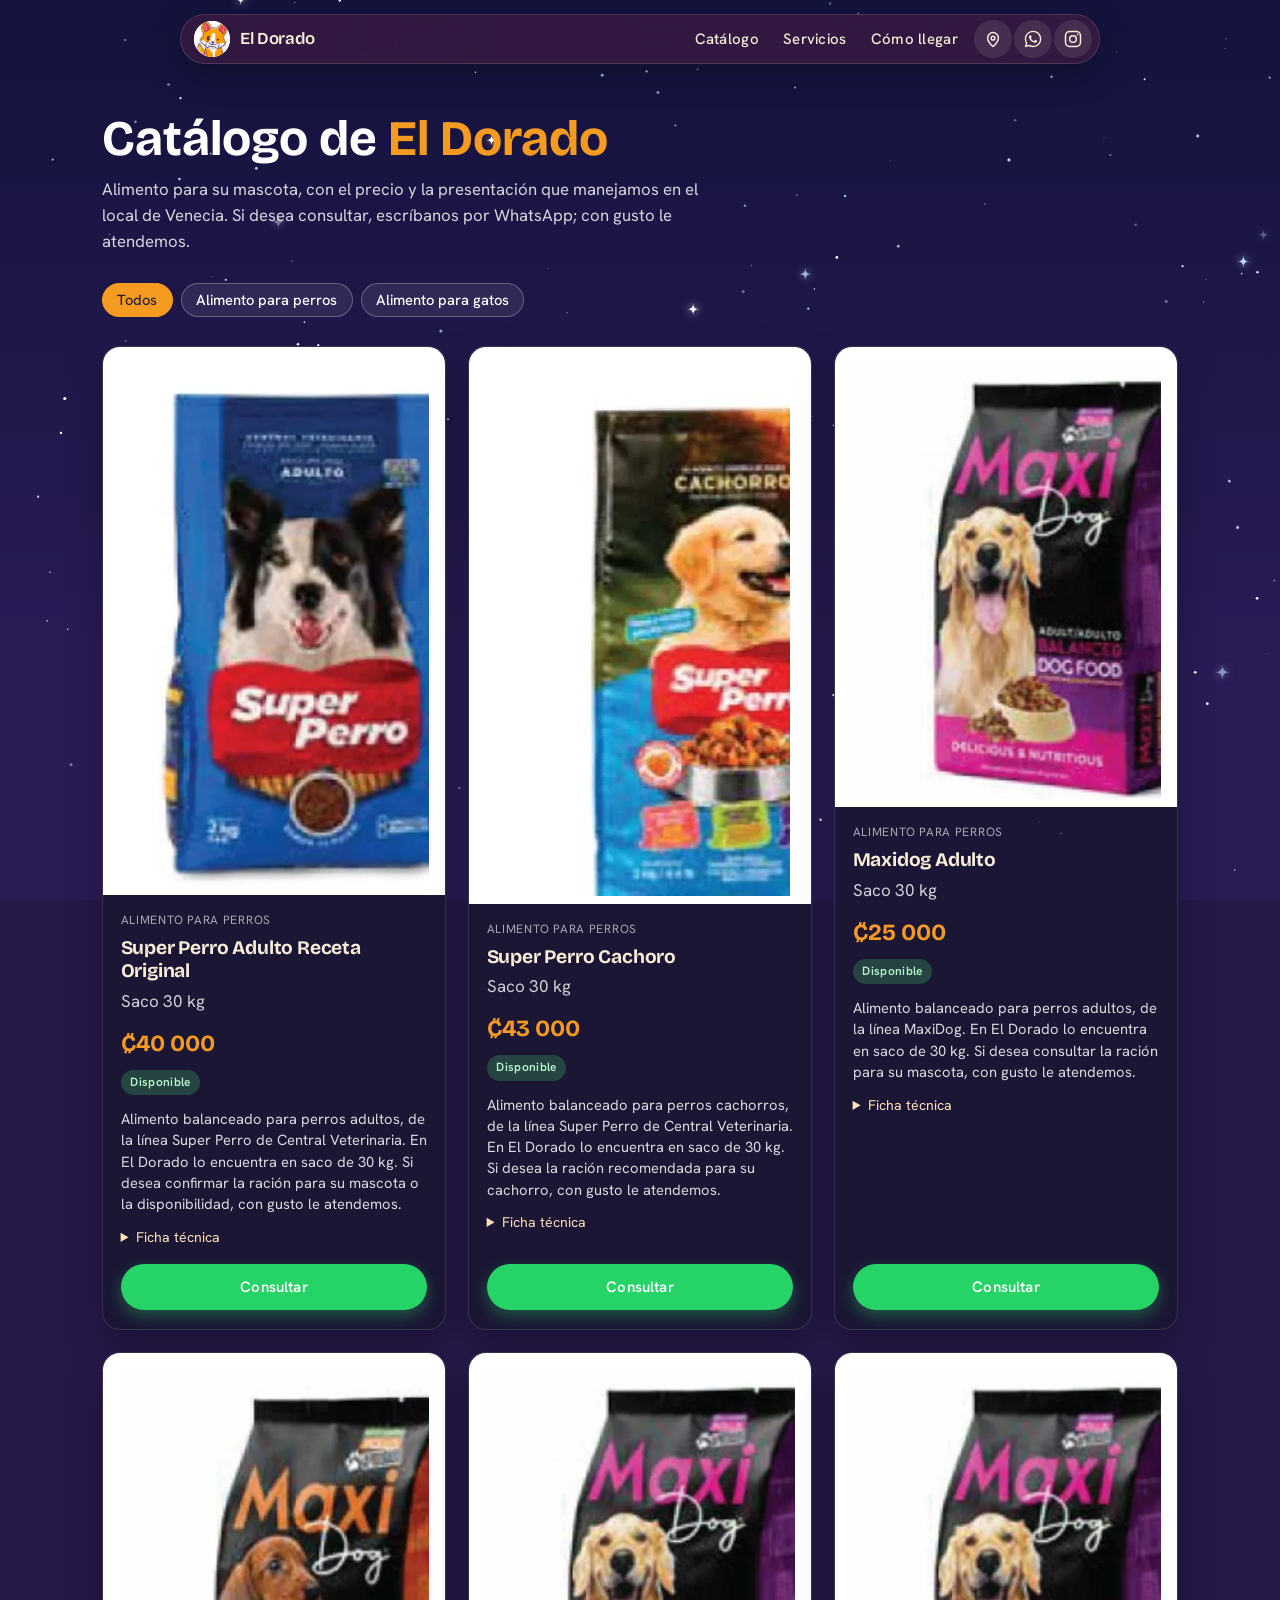
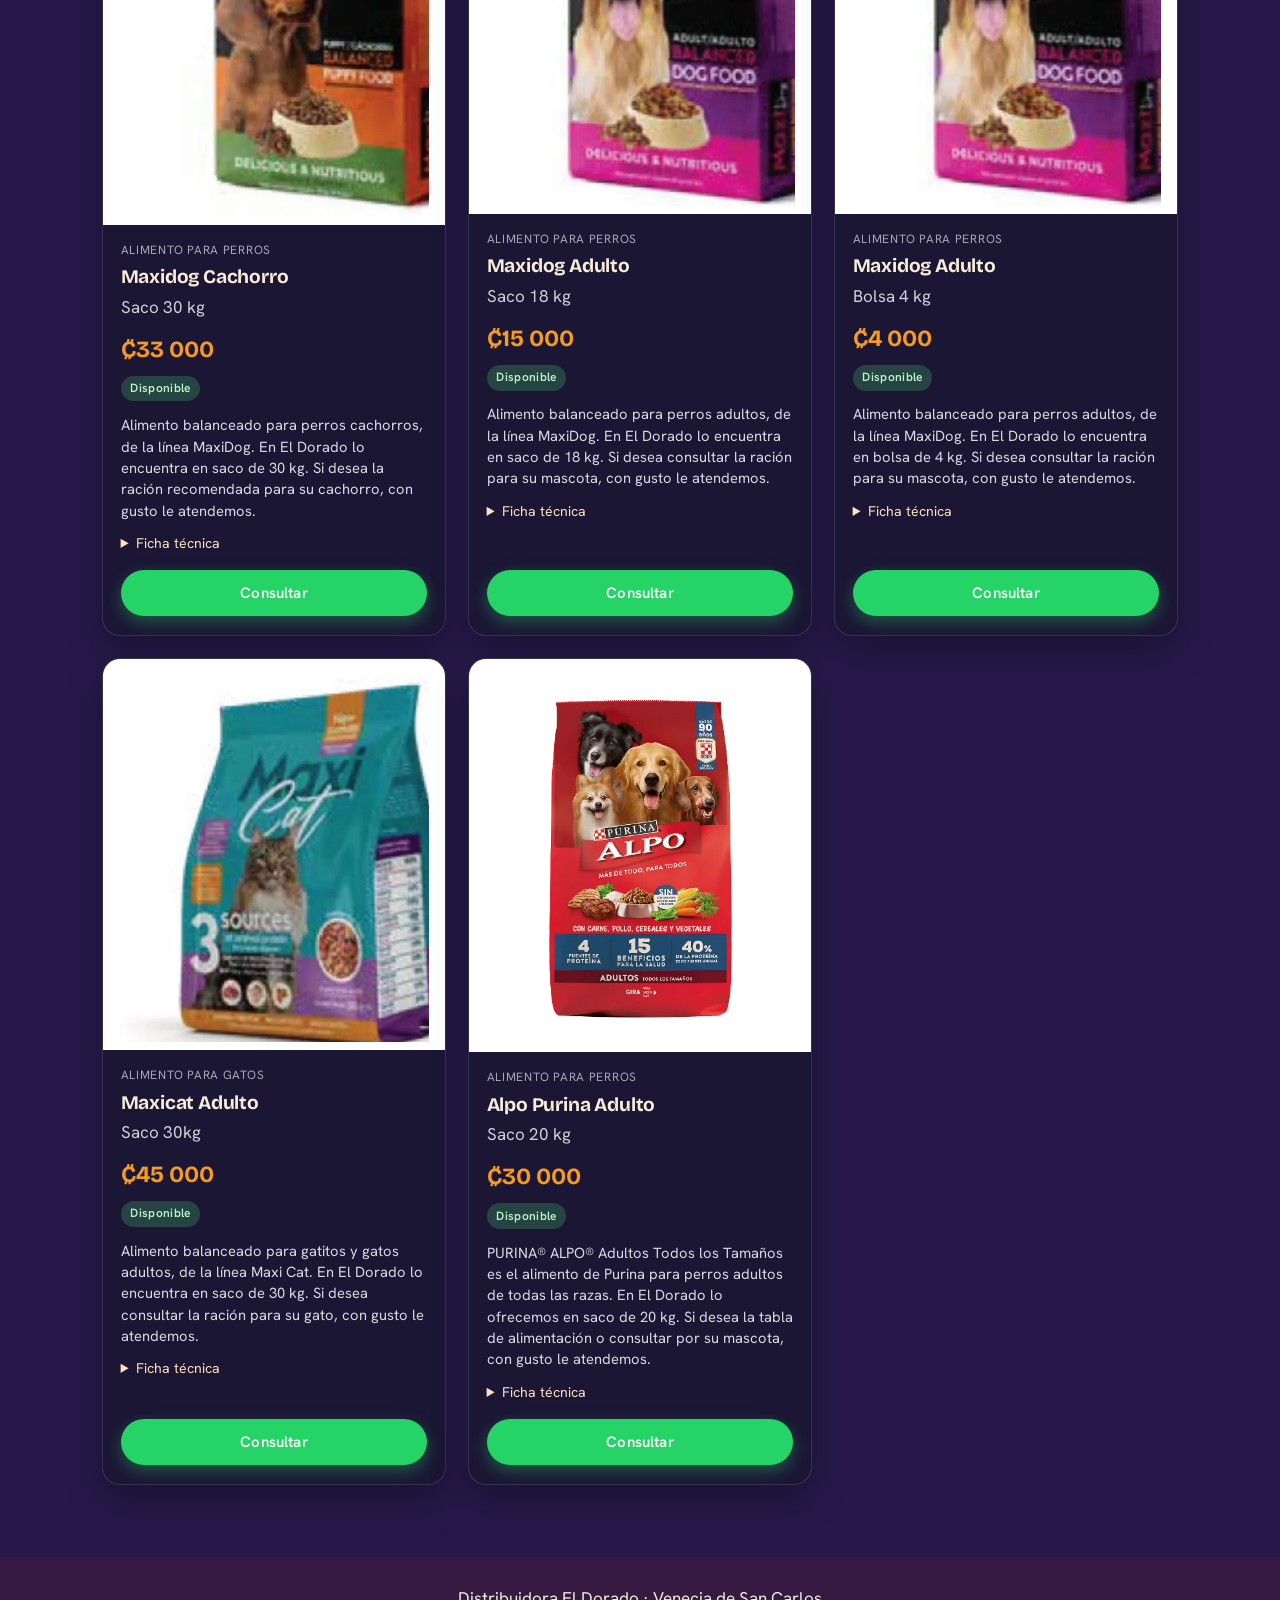
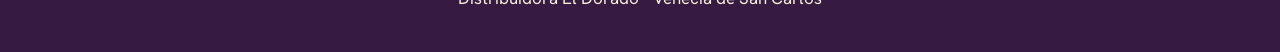
==== catalogo/index.html @ e10812ba "Publica el catálogo de prueba con los 8 productos y el botón Ver Catálogo" ====
<!DOCTYPE html>
<html lang="es-CR">
<head>
  <meta charset="UTF-8" />
  <meta name="viewport" content="width=device-width, initial-scale=1, viewport-fit=cover" />
  <meta name="robots" content="noindex, nofollow" />
  <meta name="theme-color" content="#0a0f2c" />
  <title>Catálogo · Distribuidora El Dorado · Venecia de San Carlos</title>
  <meta name="description" content="Catálogo de alimento para mascotas en Distribuidora El Dorado, Venecia de San Carlos. Consulte precios y presentaciones, o escríbanos por WhatsApp." />
  <link rel="icon" href="../assets/mascota.jpg" type="image/jpeg" />
  <link rel="preconnect" href="https://fonts.googleapis.com" />
  <link rel="preconnect" href="https://fonts.gstatic.com" crossorigin />
  <link href="https://fonts.googleapis.com/css2?family=Bricolage+Grotesque:opsz,wght@12..96,600;12..96,700&family=Hanken+Grotesk:wght@400;500;600&display=swap" rel="stylesheet" />
  <link rel="stylesheet" href="../styles.css" />
  <link rel="stylesheet" href="catalogo.css" />
</head>
<body class="is-night">
  <a class="skip" href="#contenido">Saltar al contenido</a>

  <div class="sky" aria-hidden="true">
    <div class="sky-grad"></div>
    <div class="stars stars-1"></div>
    <div class="stars stars-2"></div>
    <div class="shooting"></div>
  </div>

  <header class="nav is-night" id="nav">
    <a class="nav-brand" href="../">
      <img src="../assets/mascota.jpg" alt="" width="36" height="36" />
      <span>El Dorado</span>
    </a>
    <nav class="nav-links" id="nav-links" aria-label="Secciones">
      <a href="index.html" aria-current="page">Catálogo</a>
      <a href="../#que-hacemos">Servicios</a>
      <a href="../#mapa">Cómo llegar</a>
    </nav>
    <div class="nav-actions">
      <a class="nav-icon" href="https://www.google.com/maps/search/?api=1&query=Distribuidora+El+Dorado,+Venecia,+San+Carlos,+Alajuela&query_place_id=ChIJ5d8nbZtioI8RTMhAI1oS3qY" target="_blank" rel="noopener" aria-label="Cómo llegar en Google Maps, se abre en otra pestaña">
        <svg viewBox="0 0 24 24" width="20" height="20" fill="none" stroke="currentColor" stroke-width="1.8" stroke-linecap="round" stroke-linejoin="round" aria-hidden="true">
          <path d="M12 21s-6.5-5.5-6.5-10.2A6.5 6.5 0 0 1 12 4.3a6.5 6.5 0 0 1 6.5 6.5C18.5 15.5 12 21 12 21z" />
          <circle cx="12" cy="11" r="2.2" />
        </svg>
      </a>
      <a class="nav-icon" href="https://wa.me/50685660110" target="_blank" rel="noopener" aria-label="WhatsApp de El Dorado, se abre en otra pestaña">
        <svg viewBox="0 0 24 24" width="20" height="20" aria-hidden="true"><path fill="currentColor" d="M19.05 4.91A9.82 9.82 0 0 0 12.04 2C6.58 2 2.13 6.45 2.13 11.91c0 1.75.46 3.45 1.32 4.95L2 22l5.25-1.38a9.9 9.9 0 0 0 4.79 1.22h.01c5.46 0 9.91-4.45 9.91-9.91 0-2.65-1.03-5.14-2.91-7.02Zm-7.01 15.24h-.01a8.2 8.2 0 0 1-4.18-1.15l-.3-.18-3.12.82.83-3.04-.2-.31a8.2 8.2 0 0 1-1.26-4.38c0-4.54 3.7-8.24 8.25-8.24 2.2 0 4.27.86 5.82 2.42a8.18 8.18 0 0 1 2.42 5.83c0 4.55-3.7 8.25-8.25 8.25Zm4.52-6.16c-.25-.12-1.47-.72-1.7-.81-.22-.08-.39-.12-.55.12-.16.25-.63.8-.77.97-.14.16-.28.18-.53.06-.25-.12-1.05-.39-2-1.23-.74-.66-1.23-1.47-1.38-1.72-.14-.25-.02-.38.11-.51.11-.11.25-.28.37-.42.12-.14.16-.25.25-.41.08-.16.04-.31-.02-.43-.06-.12-.55-1.33-.75-1.82-.2-.48-.4-.41-.55-.42l-.47-.01c-.16 0-.43.06-.65.31-.22.25-.85.83-.85 2.02 0 1.19.87 2.34 1 2.5.12.16 1.7 2.59 4.11 3.63.57.25 1.02.4 1.37.51.58.18 1.1.16 1.52.1.46-.07 1.47-.6 1.67-1.18.21-.58.21-1.07.14-1.18-.06-.1-.23-.16-.48-.28Z"/></svg>
      </a>
      <a class="nav-icon" href="https://www.instagram.com/eldoradovenecia/" target="_blank" rel="noopener" aria-label="Instagram de El Dorado, se abre en otra pestaña">
        <svg viewBox="0 0 24 24" width="20" height="20" fill="none" stroke="currentColor" stroke-width="1.8" stroke-linecap="round" stroke-linejoin="round" aria-hidden="true">
          <rect x="3" y="3" width="18" height="18" rx="5" />
          <circle cx="12" cy="12" r="4" />
          <circle cx="17.5" cy="6.5" r="1" fill="currentColor" stroke="none" />
        </svg>
      </a>
    </div>
    <button class="nav-burger" id="nav-burger" type="button" aria-label="Abrir menú" aria-expanded="false" aria-controls="nav-links">
      <span></span><span></span>
    </button>
  </header>

  <main id="contenido">
    <section class="catalog" id="catalogo">
      <div class="catalog-head">
        <h1>Catálogo de <span class="accent">El Dorado</span></h1>
        <p class="catalog-lead">Alimento para su mascota, con el precio y la presentación que manejamos en el local de Venecia. Si desea consultar, escríbanos por WhatsApp; con gusto le atendemos.</p>
      </div>
      <div class="catalog-filters" role="group" aria-label="Filtrar por categoría">
        <button type="button" class="chip is-active" data-filter="todos" aria-pressed="true">Todos</button> <button type="button" class="chip" data-filter="Alimento para perros" aria-pressed="false">Alimento para perros</button> <button type="button" class="chip" data-filter="Alimento para gatos" aria-pressed="false">Alimento para gatos</button>
      </div>
      <div class="catalog-grid">
    <article class="product-card reveal" data-categoria="Alimento para perros">
      <div class="product-photo">
        <picture>
          <source srcset="../assets/catalogo/super-perro-adulto.webp" type="image/webp" />
          <img src="../assets/catalogo/super-perro-adulto.jpg" alt="Super Perro Adulto Receta Original — Saco 30 kg" loading="lazy" decoding="async" />
        </picture>
      </div>
      <div class="product-body">
        <p class="product-cat">Alimento para perros</p>
        <h2>Super Perro Adulto Receta Original</h2>
        <p class="product-pres">Saco 30 kg</p>
        <p class="product-price">₡40 000</p>
        <span class="badge badge-disponible">Disponible</span>
        <p class="product-desc">Alimento balanceado para perros adultos, de la línea Super Perro de Central Veterinaria. En El Dorado lo encuentra en saco de 30 kg. Si desea confirmar la ración para su mascota o la disponibilidad, con gusto le atendemos.</p>
        <details class="product-ficha">
          <summary>Ficha técnica</summary>
          <p>Alimento balanceado para perro adulto (catálogo oficial Grupo Coris / Central Veterinaria, línea Super Perro).
Presentaciones oficiales: 2 kg, 5 kg, 10 kg, saco 18 kg y saco 30 kg.
Código del saco 30 kg: interno 01-01-0009, barras 7441007800751.
Ingredientes y análisis garantizado: no publicados en el catálogo oficial de Grupo Coris.</p>
        </details>
        <a class="btn-wa" href="https://wa.me/50685660110?text=Hola%2C%20quisiera%20consultar%20por%20Super%20Perro%20Adulto%20Receta%20Original%20%28Saco%2030%20kg%29." target="_blank" rel="noopener">Consultar</a>
      </div>
    </article>
    <article class="product-card reveal" data-categoria="Alimento para perros">
      <div class="product-photo">
        <picture>
          <source srcset="../assets/catalogo/super-perro-cachorro.webp" type="image/webp" />
          <img src="../assets/catalogo/super-perro-cachorro.jpg" alt="Super Perro Cachoro — Saco 30 kg" loading="lazy" decoding="async" />
        </picture>
      </div>
      <div class="product-body">
        <p class="product-cat">Alimento para perros</p>
        <h2>Super Perro Cachoro</h2>
        <p class="product-pres">Saco 30 kg</p>
        <p class="product-price">₡43 000</p>
        <span class="badge badge-disponible">Disponible</span>
        <p class="product-desc">Alimento balanceado para perros cachorros, de la línea Super Perro de Central Veterinaria. En El Dorado lo encuentra en saco de 30 kg. Si desea la ración recomendada para su cachorro, con gusto le atendemos.</p>
        <details class="product-ficha">
          <summary>Ficha técnica</summary>
          <p>Alimento balanceado para perro cachorro (catálogo oficial Grupo Coris / Central Veterinaria, línea Super Perro).
Presentaciones oficiales: 1 kg, 2 kg, 5 kg y saco 30 kg.
Código del saco 30 kg: interno 01-01-0014, barras 7441007800782.
Ingredientes y análisis garantizado: no publicados en el catálogo oficial de Grupo Coris.</p>
        </details>
        <a class="btn-wa" href="https://wa.me/50685660110?text=Hola%2C%20quisiera%20consultar%20por%20Super%20Perro%20Cachoro%20%28Saco%2030%20kg%29." target="_blank" rel="noopener">Consultar</a>
      </div>
    </article>
    <article class="product-card reveal" data-categoria="Alimento para perros">
      <div class="product-photo">
        <picture>
          <source srcset="../assets/catalogo/maxidog-adulto.webp" type="image/webp" />
          <img src="../assets/catalogo/maxidog-adulto.jpg" alt="Maxidog Adulto — Saco 30 kg" loading="lazy" decoding="async" />
        </picture>
      </div>
      <div class="product-body">
        <p class="product-cat">Alimento para perros</p>
        <h2>Maxidog Adulto</h2>
        <p class="product-pres">Saco 30 kg</p>
        <p class="product-price">₡25 000</p>
        <span class="badge badge-disponible">Disponible</span>
        <p class="product-desc">Alimento balanceado para perros adultos, de la línea MaxiDog. En El Dorado lo encuentra en saco de 30 kg. Si desea consultar la ración para su mascota, con gusto le atendemos.</p>
        <details class="product-ficha">
          <summary>Ficha técnica</summary>
          <p>Alimento balanceado para perro adulto (catálogo oficial Grupo Coris, línea MaxiDog).
Presentaciones oficiales: 900 g, 1,5 kg, 4 kg, saco 18 kg y saco 30 kg.
Códigos: bolsa 4 kg 01-01-0051 / 7441007801369; saco 18 kg 01-01-0191 / 7441007801437; saco 30 kg 01-01-0049 / 7441007801345.
Ingredientes y análisis garantizado: no publicados en el catálogo oficial de Grupo Coris.</p>
        </details>
        <a class="btn-wa" href="https://wa.me/50685660110?text=Hola%2C%20quisiera%20consultar%20por%20Maxidog%20Adulto%20%28Saco%2030%20kg%29." target="_blank" rel="noopener">Consultar</a>
      </div>
    </article>
    <article class="product-card reveal" data-categoria="Alimento para perros">
      <div class="product-photo">
        <picture>
          <source srcset="../assets/catalogo/maxidog-cachorro.webp" type="image/webp" />
          <img src="../assets/catalogo/maxidog-cachorro.jpg" alt="Maxidog Cachorro — Saco 30 kg" loading="lazy" decoding="async" />
        </picture>
      </div>
      <div class="product-body">
        <p class="product-cat">Alimento para perros</p>
        <h2>Maxidog Cachorro</h2>
        <p class="product-pres">Saco 30 kg</p>
        <p class="product-price">₡33 000</p>
        <span class="badge badge-disponible">Disponible</span>
        <p class="product-desc">Alimento balanceado para perros cachorros, de la línea MaxiDog. En El Dorado lo encuentra en saco de 30 kg. Si desea la ración recomendada para su cachorro, con gusto le atendemos.</p>
        <details class="product-ficha">
          <summary>Ficha técnica</summary>
          <p>Alimento balanceado para perro cachorro (catálogo oficial Grupo Coris, línea MaxiDog).
Presentaciones oficiales: 1,5 kg, 4 kg y saco 30 kg (el catálogo no lista un saco de 18 kg para cachorro).
Código del saco 30 kg: interno 01-01-0167, barras 7441007801406.
Ingredientes y análisis garantizado: no publicados en el catálogo oficial de Grupo Coris.</p>
        </details>
        <a class="btn-wa" href="https://wa.me/50685660110?text=Hola%2C%20quisiera%20consultar%20por%20Maxidog%20Cachorro%20%28Saco%2030%20kg%29." target="_blank" rel="noopener">Consultar</a>
      </div>
    </article>
    <article class="product-card reveal" data-categoria="Alimento para perros">
      <div class="product-photo">
        <picture>
          <source srcset="../assets/catalogo/maxidog-adulto.webp" type="image/webp" />
          <img src="../assets/catalogo/maxidog-adulto.jpg" alt="Maxidog Adulto — Saco 18 kg" loading="lazy" decoding="async" />
        </picture>
      </div>
      <div class="product-body">
        <p class="product-cat">Alimento para perros</p>
        <h2>Maxidog Adulto</h2>
        <p class="product-pres">Saco 18 kg</p>
        <p class="product-price">₡15 000</p>
        <span class="badge badge-disponible">Disponible</span>
        <p class="product-desc">Alimento balanceado para perros adultos, de la línea MaxiDog. En El Dorado lo encuentra en saco de 18 kg. Si desea consultar la ración para su mascota, con gusto le atendemos.</p>
        <details class="product-ficha">
          <summary>Ficha técnica</summary>
          <p>Alimento balanceado para perro adulto (catálogo oficial Grupo Coris, línea MaxiDog).
Presentaciones oficiales: 900 g, 1,5 kg, 4 kg, saco 18 kg y saco 30 kg.
Códigos: bolsa 4 kg 01-01-0051 / 7441007801369; saco 18 kg 01-01-0191 / 7441007801437; saco 30 kg 01-01-0049 / 7441007801345.
Ingredientes y análisis garantizado: no publicados en el catálogo oficial de Grupo Coris.</p>
        </details>
        <a class="btn-wa" href="https://wa.me/50685660110?text=Hola%2C%20quisiera%20consultar%20por%20Maxidog%20Adulto%20%28Saco%2018%20kg%29." target="_blank" rel="noopener">Consultar</a>
      </div>
    </article>
    <article class="product-card reveal" data-categoria="Alimento para perros">
      <div class="product-photo">
        <picture>
          <source srcset="../assets/catalogo/maxidog-adulto.webp" type="image/webp" />
          <img src="../assets/catalogo/maxidog-adulto.jpg" alt="Maxidog Adulto — Bolsa 4 kg" loading="lazy" decoding="async" />
        </picture>
      </div>
      <div class="product-body">
        <p class="product-cat">Alimento para perros</p>
        <h2>Maxidog Adulto</h2>
        <p class="product-pres">Bolsa 4 kg</p>
        <p class="product-price">₡4 000</p>
        <span class="badge badge-disponible">Disponible</span>
        <p class="product-desc">Alimento balanceado para perros adultos, de la línea MaxiDog. En El Dorado lo encuentra en bolsa de 4 kg. Si desea consultar la ración para su mascota, con gusto le atendemos.</p>
        <details class="product-ficha">
          <summary>Ficha técnica</summary>
          <p>Alimento balanceado para perro adulto (catálogo oficial Grupo Coris, línea MaxiDog).
Presentaciones oficiales: 900 g, 1,5 kg, 4 kg, saco 18 kg y saco 30 kg.
Códigos: bolsa 4 kg 01-01-0051 / 7441007801369; saco 18 kg 01-01-0191 / 7441007801437; saco 30 kg 01-01-0049 / 7441007801345.
Ingredientes y análisis garantizado: no publicados en el catálogo oficial de Grupo Coris.</p>
        </details>
        <a class="btn-wa" href="https://wa.me/50685660110?text=Hola%2C%20quisiera%20consultar%20por%20Maxidog%20Adulto%20%28Bolsa%204%20kg%29." target="_blank" rel="noopener">Consultar</a>
      </div>
    </article>
    <article class="product-card reveal" data-categoria="Alimento para gatos">
      <div class="product-photo">
        <picture>
          <source srcset="../assets/catalogo/maxicat.webp" type="image/webp" />
          <img src="../assets/catalogo/maxicat.jpg" alt="Maxicat Adulto — Saco 30kg" loading="lazy" decoding="async" />
        </picture>
      </div>
      <div class="product-body">
        <p class="product-cat">Alimento para gatos</p>
        <h2>Maxicat Adulto</h2>
        <p class="product-pres">Saco 30kg</p>
        <p class="product-price">₡45 000</p>
        <span class="badge badge-disponible">Disponible</span>
        <p class="product-desc">Alimento balanceado para gatitos y gatos adultos, de la línea Maxi Cat. En El Dorado lo encuentra en saco de 30 kg. Si desea consultar la ración para su gato, con gusto le atendemos.</p>
        <details class="product-ficha">
          <summary>Ficha técnica</summary>
          <p>Alimento balanceado para gatitos y gatos adultos (catálogo oficial Grupo Coris, línea Maxi Cat).
Presentaciones oficiales: 500 g, 900 g, 1,5 kg, 5 kg, 8 kg y saco 30 kg.
Código del saco 30 kg: interno 01-01-0134, barras 7441007801291.
El empaque oficial indica «3 sources» (tres fuentes de proteína animal).
Ingredientes completos y análisis garantizado: no publicados en el catálogo oficial de Grupo Coris.</p>
        </details>
        <a class="btn-wa" href="https://wa.me/50685660110?text=Hola%2C%20quisiera%20consultar%20por%20Maxicat%20Adulto%20%28Saco%2030kg%29." target="_blank" rel="noopener">Consultar</a>
      </div>
    </article>
    <article class="product-card reveal" data-categoria="Alimento para perros">
      <div class="product-photo">
        <picture>
          <source srcset="../assets/catalogo/alpo-adulto.webp" type="image/webp" />
          <img src="../assets/catalogo/alpo-adulto.jpg" alt="Alpo Purina Adulto — Saco 20 kg" loading="lazy" decoding="async" />
        </picture>
      </div>
      <div class="product-body">
        <p class="product-cat">Alimento para perros</p>
        <h2>Alpo Purina Adulto</h2>
        <p class="product-pres">Saco 20 kg</p>
        <p class="product-price">₡30 000</p>
        <span class="badge badge-disponible">Disponible</span>
        <p class="product-desc">PURINA® ALPO® Adultos Todos los Tamaños es el alimento de Purina para perros adultos de todas las razas. En El Dorado lo ofrecemos en saco de 20 kg. Si desea la tabla de alimentación o consultar por su mascota, con gusto le atendemos.</p>
        <details class="product-ficha">
          <summary>Ficha técnica</summary>
          <p>PURINA® ALPO® Adultos Todos los Tamaños (sitio oficial Purina Costa Rica).
Alimento para perros adultos de todos los tamaños.
Tamaños publicados: 2 kg, 4 kg, 10 kg, 15 kg, 20 kg y 22,7 kg.
Ingredientes: productos de grano y/o derivados de granos procesados, harinas proteicas (res y/o cerdo, pollo), pasta de soya, grasa animal preservada (res y/o pollo y/o cerdo), saborizante a base de menudencias (cerdo y/o pollo), zanahoria, espinaca, aminoácidos (L-lisina, DL-metionina), minerales [sal, ortofosfato de calcio, carbonato de calcio, yodato de calcio, cloruro de potasio, selenito de sodio], vitaminas [A, C, D3, E, K3, tiamina (B1), riboflavina (B2), piridoxina (B6), vitamina B12, niacina, ácido fólico, ácido pantoténico, biotina, cloruro de colina], colorantes (rojo 40, amarillo 5, amarillo 6, azul 2). Eventualmente puede contener otras fuentes de proteína animal, proteínas vegetales y sus subproductos, fibras, frutas deshidratadas, vitaminas, minerales, aminoácidos y colorantes. Sal (mín./máx.) 0,5 % / 1,5 %.
Análisis garantizado: proteína (mín.) 19,0 %; grasa (mín.) 7,5 %; fibra (máx.) 5,0 %; humedad (máx.) 12,0 %; cenizas (máx.) 9,5 %; calcio 1,0 % (mín.) – 2,0 % (máx.); fósforo (mín.) 0,80 %; energía metabolizable (calculada) 3 460 kcal/kg.
Uso: una taza de 200 ml equivale a unos 90 g. Se recomienda un cambio gradual de 7 a 10 días. Guía de alimentación oficial (g/día): Mini 1–5 kg: 40–120 g; Pequeño 5–10 kg: 120–190 g; Mediano 10–25 kg: 190–335 g; Grande 25–45 kg: 355–525 g; Gigante 45–70 kg: 525–705 g. Las cantidades pueden variar según el tamaño, la actividad y el apetito del perro.</p>
        </details>
        <a class="btn-wa" href="https://wa.me/50685660110?text=Hola%2C%20quisiera%20consultar%20por%20Alpo%20Purina%20Adulto%20%28Saco%2020%20kg%29." target="_blank" rel="noopener">Consultar</a>
      </div>
    </article>
      </div>
      <p class="catalog-empty" hidden>No hay productos en esta categoría por ahora. Escríbanos si busca algo en particular.</p>
    </section>
  </main>

  <footer class="footer">
    <p>Distribuidora El Dorado · Venecia de San Carlos</p>
  </footer>

  <script src="../script.js"></script>
  <script src="../cielo.js"></script>
  <script src="catalogo.js"></script>
</body>
</html>
---- styles.css ----
/* El Dorado v3 */
:root {
  --naranja: #F69B21;
  --naranja-sol: #F0A000;
  --navy: #2B2240;
  --navy-2: #361A41;
  --salmon: #F48C8C;
  --crema: #F7EDD9;
  --wa: #25D366;
  --dia-sup: #FDF6E9;
  --dia-inf: #FDE3C4;
  --tarde-sup: #F7A23C;
  --tarde-inf: #F48C8C;
  --tarde-glow: #FBC56A;
  --tarde-pill: #FBE9D0;
  --luna: #EAD9B8;
  --sky-top: #0a0f2c;
  --sky-bot: #26194a;
  --sun: var(--naranja-sol);
  --night: 1;
  --ink: var(--navy);
  --muted: #5a4f63;
  --f-display: "Bricolage Grotesque", "Georgia", serif;
  --f-body: "Hanken Grotesk", system-ui, sans-serif;
  --ease: cubic-bezier(.22, 1, .36, 1);
  --nav-h: 72px;
}

*, *::before, *::after { box-sizing: border-box; }
html { scroll-behavior: smooth; background: var(--sky-bot); }
html, body { margin: 0; }
body {
  font-family: var(--f-body);
  font-weight: 400;
  font-size: 17px;
  line-height: 1.6;
  color: var(--ink);
  overflow-x: clip;
  background: transparent;
}
body.is-night { color: var(--crema); }
img { max-width: 100%; height: auto; display: block; }
button, input, select, textarea { font: inherit; color: inherit; }
a { color: inherit; }

.skip {
  position: absolute;
  left: 12px; top: 8px;
  padding: 8px 14px;
  background: var(--navy);
  color: var(--crema);
  border-radius: 12px;
  z-index: 80;
  transform: translateY(-120%);
}
.skip:focus { transform: none; }
.sr-only {
  position: absolute;
  width: 1px; height: 1px;
  padding: 0; margin: -1px;
  overflow: hidden;
  clip: rect(0, 0, 0, 0);
  white-space: nowrap;
  border: 0;
}

/* -------- Cielo fijo -------- */
.sky {
  position: fixed;
  inset: 0;
  z-index: 0;
  pointer-events: none;
  overflow: hidden;
}
.sky-grad {
  position: absolute;
  inset: 0;
  background: linear-gradient(180deg, var(--sky-top) 0%, var(--sky-bot) 72%);
}
/* Estrellas y estrella fugaz de la Biblioteca (sin luna). Toda la página es de noche. */
.stars, .shooting { display: block; }
.stars {
  position: absolute;
  inset: -10px;
  background-repeat: repeat;
  animation: twinkle 4.5s ease-in-out infinite alternate;
}
.stars-1 {
  background-size: 340px 300px;
  background-image:
    radial-gradient(1.4px 1.4px at 20px 30px, #fff 50%, transparent 51%),
    radial-gradient(1px 1px at 120px 80px, #dfe8ff 50%, transparent 51%),
    radial-gradient(1.6px 1.6px at 260px 40px, #fff 50%, transparent 51%),
    radial-gradient(1px 1px at 300px 190px, #cfdcff 50%, transparent 51%),
    radial-gradient(1.2px 1.2px at 70px 220px, #fff 50%, transparent 51%),
    radial-gradient(1px 1px at 190px 260px, #e8e0ff 50%, transparent 51%),
    radial-gradient(1.3px 1.3px at 160px 150px, #fff 50%, transparent 51%);
}
.stars-2 {
  background-size: 520px 460px;
  animation-duration: 7s;
  animation-delay: -3s;
  background-image:
    radial-gradient(2px 2px at 60px 90px, #fff 45%, rgba(180, 200, 255, .25) 60%, transparent 70%),
    radial-gradient(2.4px 2.4px at 400px 60px, #ffe9f4 45%, rgba(255, 180, 220, .25) 60%, transparent 70%),
    radial-gradient(1.8px 1.8px at 300px 330px, #fff 45%, rgba(180, 200, 255, .25) 60%, transparent 70%),
    radial-gradient(2.2px 2.2px at 470px 400px, #e3f1ff 45%, rgba(160, 200, 255, .25) 60%, transparent 70%),
    radial-gradient(1.6px 1.6px at 150px 380px, #fff 45%, transparent 70%);
}
@keyframes twinkle { from { opacity: .4; } to { opacity: 1; } }
.shooting {
  position: absolute;
  top: 14vh;
  left: -200px;
  width: 160px;
  height: 2px;
  border-radius: 2px;
  background: linear-gradient(90deg, transparent, rgba(255, 255, 255, .9));
  transform: rotate(18deg);
  animation: shoot 14s ease-in 3s infinite;
  opacity: 0;
}
@keyframes shoot {
  0% { opacity: 0; transform: translate(0, 0) rotate(18deg); }
  2% { opacity: 1; }
  9% { opacity: 0; transform: translate(70vw, 23vw) rotate(18deg); }
  100% { opacity: 0; transform: translate(70vw, 23vw) rotate(18deg); }
}
.cielo-canvas {
  position: absolute;
  inset: 0;
  display: block;
  pointer-events: none;
}
.cielo-on .stars { display: none !important; }

/* -------- Pastilla -------- */
.nav {
  position: fixed;
  z-index: 50;
  top: calc(14px + env(safe-area-inset-top, 0px));
  left: 0; right: 0;
  margin-inline: auto;
  width: min(calc(100% - 32px), 920px);
  display: flex;
  align-items: center;
  gap: 16px;
  padding: 6px 8px 6px 14px;
  border-radius: 999px;
  background: color-mix(in srgb, var(--crema) 86%, transparent);
  backdrop-filter: blur(16px) saturate(1.2);
  -webkit-backdrop-filter: blur(16px) saturate(1.2);
  box-shadow: 0 10px 32px color-mix(in srgb, var(--navy) 12%, transparent), inset 0 0 0 1px color-mix(in srgb, #fff 55%, transparent);
  transition: background .3s ease, box-shadow .3s ease, color .3s ease;
  color: var(--navy);
}
.nav.is-sunset {
  background: color-mix(in srgb, #F8D0A8 90%, transparent);
  color: var(--navy-2);
}
.nav.is-night {
  background: color-mix(in srgb, var(--navy-2) 90%, transparent);
  color: var(--crema);
  box-shadow: 0 10px 32px rgba(0,0,0,.28), inset 0 0 0 1px color-mix(in srgb, var(--crema) 14%, transparent);
}
.nav-brand {
  display: flex;
  align-items: center;
  gap: 10px;
  text-decoration: none;
  margin-right: auto;
  font-family: var(--f-display);
  font-weight: 600;
  font-size: 1.05rem;
  letter-spacing: -0.02em;
}
.nav-brand img {
  width: 36px;
  height: 36px;
  object-fit: cover;
  object-position: center 20%;
  border-radius: 50%;
  background: #fff;
  box-shadow: inset 0 0 0 1px color-mix(in srgb, var(--navy) 10%, transparent);
}
.nav-links {
  display: flex;
  align-items: center;
  gap: clamp(12px, 2vw, 24px);
}
.nav-links a {
  text-decoration: none;
  font-weight: 500;
  font-size: 15px;
  letter-spacing: .02em;
  padding: 6px 0;
  transition: color .15s ease;
}
.nav-links a:hover,
.nav-links a:focus-visible {
  color: var(--naranja);
  opacity: 1;
}
.btn-wa {
  display: inline-flex;
  align-items: center;
  justify-content: center;
  gap: 8px;
  padding: 9px 16px;
  border-radius: 999px;
  background: var(--wa) !important;
  color: #fff !important;
  font-weight: 600;
  font-size: 15px;
  letter-spacing: .01em;
  text-decoration: none;
  border: 0;
  cursor: pointer;
  box-shadow: 0 6px 16px color-mix(in srgb, var(--wa) 35%, transparent);
  transition: transform .15s var(--ease), box-shadow .15s var(--ease);
}
.btn-wa:hover { transform: translateY(-1px); box-shadow: 0 8px 20px color-mix(in srgb, var(--wa) 45%, transparent); }
.btn-wa--full { width: 100%; padding: 14px 24px; border-radius: 12px; font-size: 16px; }
.nav-actions {
  display: flex;
  align-items: center;
  gap: 2px;
  flex: none;
}
.nav-icon {
  flex: none;
  display: grid;
  place-items: center;
  width: 38px;
  height: 38px;
  border-radius: 50%;
  color: var(--navy);
  background: color-mix(in srgb, #fff 50%, transparent);
  transition: transform .15s var(--ease), color .15s ease;
}
.nav.is-night .nav-icon,
.nav.is-night .nav-burger { color: var(--crema); background: color-mix(in srgb, var(--crema) 10%, transparent); }
.nav-icon:hover,
.nav-icon:focus-visible,
.nav.is-night .nav-icon:hover,
.nav.is-night .nav-icon:focus-visible {
  color: var(--naranja);
  transform: translateY(-1px);
}
.nav-burger {
  display: none;
  width: 42px;
  height: 42px;
  border: 0;
  border-radius: 50%;
  background: color-mix(in srgb, #fff 55%, transparent);
  cursor: pointer;
  place-content: center;
  gap: 6px;
}
.nav-burger span {
  display: block;
  width: 18px;
  height: 2px;
  background: currentColor;
  border-radius: 2px;
  transition: transform .35s var(--ease);
}
.nav.is-open .nav-burger span:first-child { transform: translateY(4px) rotate(45deg); }
.nav.is-open .nav-burger span:last-child { transform: translateY(-4px) rotate(-45deg); }

/* -------- Layout -------- */
main { position: relative; z-index: 1; }
.section {
  position: relative;
  padding: 96px clamp(16px, 5vw, 64px);
  scroll-margin-top: 96px;
}
.section--day {
  padding-top: 72px;
  padding-bottom: 72px;
}
.section--day .section-head { margin-bottom: 28px; }
.section-head {
  max-width: 760px;
  margin: 0 auto 64px;
  text-align: center;
}
.section-head--left { text-align: left; margin-left: 0; max-width: 1120px; }
.eyebrow {
  display: inline-block;
  margin: 0 0 16px;
  font-weight: 600;
  font-size: 13px;
  letter-spacing: .12em;
  text-transform: uppercase;
  color: var(--navy);
  padding: 8px 16px;
  border-radius: 999px;
  background: color-mix(in srgb, var(--crema) 88%, #fff);
  box-shadow: 0 6px 18px color-mix(in srgb, var(--navy) 8%, transparent);
}
.eyebrow--light {
  background: color-mix(in srgb, var(--crema) 16%, transparent);
  color: var(--crema);
  box-shadow: none;
}
h2 {
  margin: 0;
  font-family: var(--f-display);
  font-weight: 600;
  font-size: clamp(1.85rem, 4.4vw, 2.5rem);
  line-height: 1.1;
  letter-spacing: -0.01em;
}
.lead {
  margin: 20px 0 0;
  font-size: clamp(1.05rem, 1.6vw, 1.25rem);
  line-height: 1.5;
  color: var(--muted);
}
body.is-night h2 { color: var(--crema); }
body.is-night .lead { color: color-mix(in srgb, var(--crema) 80%, transparent); }
/* Las tarjetas crema conservan tinta navy para contraste */
body.is-night .card,
body.is-night .step { color: var(--navy); }

/* -------- Hero (una sola pantalla, sin scroll-jacking) -------- */
.hero {
  position: relative;
  min-height: 100vh;
  min-height: 100svh;
  display: flex;
  align-items: flex-end;
  overflow: hidden;
  /* Reserva el espacio de la pastilla fija para que el titular no quede debajo. */
  padding-top: calc(14px + env(safe-area-inset-top, 0px) + var(--nav-h) + 12px);
  box-sizing: border-box;
}
.hero-bg {
  position: absolute;
  inset: 0;
  z-index: 0;
}
.hero-bg picture, .hero-bg img {
  width: 100%;
  height: 100%;
  object-fit: cover;
  object-position: 52% 40%;
}
.hero-bg::after {
  content: "";
  position: absolute;
  inset: 0;
  background:
    linear-gradient(90deg, rgba(43, 34, 64, .78) 0%, rgba(43, 34, 64, .48) 46%, rgba(43, 34, 64, .18) 78%),
    linear-gradient(180deg, rgba(43, 34, 64, .28) 0%, transparent 28%, rgba(43, 34, 64, .55) 100%);
  pointer-events: none;
}
.hero-copy {
  position: relative;
  z-index: 2;
  width: min(100%, 1120px);
  margin: 0 auto;
  padding: 0 clamp(24px, 6vw, 80px) clamp(28px, 6vh, 80px);
  max-width: 900px;
  margin-left: max(24px, calc((100vw - 1120px) / 2 + 24px));
  margin-right: auto;
  color: #fff;
}
.hero-copy h1 {
  margin: 0;
  font-family: var(--f-display);
  font-weight: 700;
  font-size: clamp(2.1rem, 3.4vw + 0.7rem, 3.55rem);
  line-height: 1.08;
  letter-spacing: -0.03em;
  color: #fff;
  text-shadow: 0 2px 24px rgba(43, 34, 64, .35);
  text-wrap: pretty;
  text-wrap: balance;
}
.hero-br { display: none; }
@media (min-width: 761px) {
  .hero-br { display: block; }
}
.hero-copy .accent {
  color: var(--naranja);
  font-style: normal;
}
.hero-lead {
  margin: 18px 0 0;
  max-width: 42ch;
  font-size: clamp(1.05rem, 1.8vw, 1.22rem);
  line-height: 1.5;
  color: color-mix(in srgb, #fff 88%, var(--crema));
  text-shadow: 0 1px 12px rgba(43, 34, 64, .4);
}
.hero-actions {
  display: flex;
  flex-wrap: wrap;
  gap: 12px;
  margin-top: 28px;
}
.hero-actions .btn-wa { padding: 13px 22px; font-size: 16px; }
.btn-hero-alt {
  display: inline-flex;
  align-items: center;
  justify-content: center;
  padding: 13px 22px;
  border-radius: 999px;
  border: 1.5px solid #fff;
  color: #fff;
  background: transparent;
  text-decoration: none;
  font-weight: 600;
  font-size: 16px;
  letter-spacing: .01em;
  transition: background .15s ease, transform .15s var(--ease);
}
.btn-hero-alt:hover {
  background: color-mix(in srgb, #fff 14%, transparent);
  transform: translateY(-1px);
}

/* -------- Mascota flotante (antes de Contacto) -------- */
.mascot-float {
  display: flex;
  justify-content: center;
  margin: 0 auto 8px;
  pointer-events: none;
}
.mascot-float img {
  width: min(42vw, 260px);
  height: auto;
  filter: drop-shadow(0 18px 32px rgba(0, 0, 0, .35));
}
@media (prefers-reduced-motion: no-preference) {
  .mascot-float img { animation: mascot-float 6s ease-in-out infinite; }
}
@keyframes mascot-float {
  0%, 100% { transform: translateY(0); }
  50% { transform: translateY(-14px); }
}

/* -------- Cards -------- */
.cards {
  max-width: 1120px;
  margin: 0 auto;
  display: grid;
  gap: 24px;
  grid-template-columns: repeat(3, 1fr);
}
.card {
  padding: 30px 28px 32px;
  border-radius: 20px;
  background: color-mix(in srgb, var(--crema) 78%, #fff);
  box-shadow: 0 18px 40px color-mix(in srgb, var(--navy) 8%, transparent), inset 0 0 0 1px color-mix(in srgb, #fff 70%, transparent);
}
.card-icon {
  width: 44px;
  height: 44px;
  color: var(--navy);
  margin-bottom: 18px;
}
.card-icon svg { width: 44px; height: 44px; }
.card h3 {
  margin: 0 0 8px;
  font-family: var(--f-display);
  font-weight: 600;
  font-size: 1.35rem;
  line-height: 1.2;
  letter-spacing: -0.015em;
}
.card p { margin: 0; color: var(--muted); }

/* -------- Steps -------- */
.steps {
  list-style: none;
  margin: 0 auto;
  padding: 0 0 8px;
  max-width: 720px;
  display: grid;
  gap: 28px;
  position: relative;
}
.steps::before {
  content: "";
  position: absolute;
  left: 27px;
  top: 28px;
  bottom: 28px;
  width: 2px;
  background: color-mix(in srgb, var(--navy) 28%, transparent);
  border-radius: 2px;
}
.step {
  position: relative;
  padding: 28px 30px 28px 80px;
  border-radius: 20px;
  background: color-mix(in srgb, var(--crema) 72%, #fff);
  box-shadow: 0 16px 36px color-mix(in srgb, var(--navy) 10%, transparent);
}
.step-num {
  position: absolute;
  left: 18px;
  top: 22px;
  font-family: var(--f-display);
  font-weight: 700;
  font-size: 2.75rem;
  line-height: 1;
  letter-spacing: -0.02em;
  color: var(--navy);
}
.step h3 {
  margin: 4px 0 8px;
  font-family: var(--f-display);
  font-weight: 600;
  font-size: 1.5rem;
  letter-spacing: -0.015em;
}
.step p { margin: 0; color: var(--muted); }
.step:nth-child(2) .step-num { color: color-mix(in srgb, var(--naranja) 70%, var(--navy)); }
.step:nth-child(3) .step-num { color: color-mix(in srgb, var(--salmon) 80%, var(--navy)); }
.step:nth-child(4) .step-num { color: var(--navy-2); }

/* -------- Logos (fondo blanco, colores oficiales) -------- */
.section--logos {
  padding-top: 80px;
  padding-bottom: 80px;
  background: #fff;
}
.section--logos,
.section--logos h2,
.section--logos .lead { color: var(--navy); }
.section--logos .eyebrow {
  background: color-mix(in srgb, var(--crema) 88%, #fff);
  color: var(--navy);
}
body.is-night .section--logos,
body.is-night .section--logos h2,
body.is-night .section--logos .lead { color: var(--navy); }
.logo-band {
  max-width: 1120px;
  margin: 8px auto 0;
  padding: 8px 24px;
  border-radius: 28px;
  overflow: hidden;
  background: #fff;
  box-shadow: inset 0 0 0 1px color-mix(in srgb, var(--navy) 6%, transparent);
}
.marquee {
  overflow: hidden;
  padding-block: 10px;
  mask-image: linear-gradient(90deg, transparent, #000 10%, #000 90%, transparent);
  -webkit-mask-image: linear-gradient(90deg, transparent, #000 10%, #000 90%, transparent);
}
.marquee-track {
  display: flex;
  width: max-content;
  animation: logos 48s linear infinite;
}
.marquee:hover .marquee-track,
.marquee:focus-within .marquee-track { animation-play-state: paused; }
.logo-list {
  display: flex;
  align-items: center;
  gap: 64px;
  list-style: none;
  margin: 0;
  padding: 0 64px 0 0;
}
.plataforma {
  margin: 0;
  display: flex;
  align-items: center;
  justify-content: center;
  height: 72px;
  outline: none;
}
.plataforma img {
  width: auto;
  height: auto;
  max-height: 44px;
  max-width: 148px;
  object-fit: contain;
  filter: none;
}

.plataforma--bn img { max-height: 42px; max-width: 200px; }
.plataforma--tucan img { max-height: 68px; max-width: 72px; }
.plataforma--hey img { max-height: 62px; max-width: 80px; }
.plataforma--puntobp img { max-height: 46px; max-width: 150px; }
.plataforma--rapibac img { max-height: 38px; max-width: 220px; }
.plataforma--wu img { max-height: 44px; max-width: 168px; }
.plataforma--kolbi img { max-height: 42px; max-width: 160px; }
.plataforma--liberty img { max-height: 32px; max-width: 176px; }
.plataforma--claro img { max-height: 44px; max-width: 140px; }
.plataforma--jps img { max-height: 38px; max-width: 190px; }
@keyframes logos {
  from { transform: translateX(0); }
  to { transform: translateX(-50%); }
}


/* -------- Barra CTA (SINPE / WhatsApp) -------- */
.cta-wrap {
  position: relative;
  z-index: 1;
  padding: 8px clamp(16px, 5vw, 64px) 72px;
  scroll-margin-top: 96px;
}
.cta-bar {
  max-width: 1120px;
  margin: 0 auto;
  display: flex;
  align-items: center;
  justify-content: space-between;
  gap: 24px 32px;
  padding: 20px 20px 20px 36px;
  border-radius: 999px;
  background: color-mix(in srgb, var(--navy) 88%, #000);
  box-shadow: inset 0 0 0 1px color-mix(in srgb, var(--crema) 22%, transparent),
    0 16px 40px rgba(0, 0, 0, .35);
  color: var(--crema);
}
.cta-text {
  margin: 0;
  font-size: clamp(1.02rem, 1.8vw, 1.2rem);
  font-weight: 500;
  line-height: 1.4;
  color: var(--crema);
}
.btn-cta {
  flex: none;
  display: inline-flex;
  align-items: center;
  justify-content: center;
  padding: 14px 24px;
  border-radius: 999px;
  background: linear-gradient(135deg, var(--naranja), var(--naranja-sol));
  color: #3a2300;
  text-decoration: none;
  font-weight: 600;
  font-size: 1rem;
  box-shadow: 0 8px 20px rgba(246, 155, 33, .32);
  transition: transform .15s var(--ease), box-shadow .15s var(--ease);
  white-space: nowrap;
}
.btn-cta:hover {
  transform: translateY(-2px);
  box-shadow: 0 12px 26px rgba(246, 155, 33, .42);
}

/* -------- FAQ -------- */
.faq {
  max-width: 820px;
  margin: 0 auto;
  display: grid;
  gap: 14px;
}
.faq-item {
  border-radius: 20px;
  background: color-mix(in srgb, var(--crema) 78%, #fff);
  box-shadow: 0 12px 32px color-mix(in srgb, var(--navy) 8%, transparent);
  color: var(--navy);
}
body.is-night .faq-item {
  background: color-mix(in srgb, var(--crema) 78%, #fff);
  color: var(--navy);
}
.faq-item summary {
  list-style: none;
  cursor: pointer;
  padding: 20px 64px 20px 26px;
  font-weight: 600;
  font-size: 1.12rem;
  line-height: 1.3;
  position: relative;
  color: inherit;
}
.faq-item summary::-webkit-details-marker { display: none; }
.faq-item summary::after {
  content: "";
  position: absolute;
  right: 18px;
  top: 50%;
  width: 32px;
  height: 32px;
  margin-top: -16px;
  border-radius: 50%;
  background:
    url("data:image/svg+xml,%3Csvg xmlns='http://www.w3.org/2000/svg' viewBox='0 0 24 24'%3E%3Cpath d='M12 6.5v11M6.5 12h11' fill='none' stroke='%232B2240' stroke-width='2.4' stroke-linecap='round'/%3E%3C/svg%3E") center / 18px no-repeat,
    var(--naranja-sol);
  transition: transform .4s var(--ease);
}
.faq-item[open] summary::after { transform: rotate(135deg); }
.faq-item p {
  margin: 0;
  padding: 0 26px 22px;
  color: var(--muted);
}
.faq-item a { color: var(--navy); font-weight: 600; }
body.is-night .faq-item p { color: var(--muted); }
body.is-night .faq-item a { color: var(--navy); }

/* -------- Contacto / noche -------- */
.section--night {
  min-height: 100vh;
  color: var(--navy);
  padding-top: 48px;
  padding-bottom: 72px;
}
body.is-night .section--night { color: var(--crema); }
.contact-grid {
  max-width: 1120px;
  margin: 0 auto;
  display: grid;
  gap: clamp(36px, 6vw, 80px);
  grid-template-columns: minmax(0, 1fr) minmax(0, 1fr);
  align-items: start;
}
.contact-copy .lead, .contact-copy h2 { color: var(--crema); }
.contact-list {
  list-style: none;
  margin: 28px 0 0;
  padding: 0;
  display: grid;
  gap: 14px;
}
.contact-list li {
  display: grid;
  grid-template-columns: 8.5rem 1fr;
  gap: 12px;
  align-items: baseline;
}
.contact-list span:first-child {
  font-size: 12px;
  letter-spacing: .12em;
  text-transform: uppercase;
  font-weight: 600;
  color: color-mix(in srgb, var(--crema) 60%, transparent);
}
.contact-list a { font-weight: 600; text-underline-offset: 3px; }

.form {
  display: grid;
  gap: 16px;
  padding: 28px;
  border-radius: 20px;
  background: color-mix(in srgb, #ffffff 8%, transparent);
  box-shadow: inset 0 0 0 1px color-mix(in srgb, var(--crema) 16%, transparent);
}
.form label { display: grid; gap: 7px; }
.form label > span { font-size: .85rem; font-weight: 600; color: color-mix(in srgb, var(--crema) 78%, transparent); }
.form input, .form textarea, .form select {
  width: 100%;
  padding: 13px 16px;
  border: 0;
  border-radius: 14px;
  background: color-mix(in srgb, #fff 10%, transparent);
  box-shadow: inset 0 0 0 1px color-mix(in srgb, var(--crema) 18%, transparent);
  color: var(--crema);
  outline: none;
}
.form input::placeholder, .form textarea::placeholder { color: color-mix(in srgb, var(--crema) 62%, transparent); }
.form select option { color: var(--navy); }
.form input:focus, .form textarea:focus, .form select:focus {
  box-shadow: inset 0 0 0 2px var(--naranja-sol);
  background: color-mix(in srgb, #fff 14%, transparent);
}
.form [aria-invalid="true"] { box-shadow: inset 0 0 0 2px var(--salmon); }
.form-error {
  margin: 0;
  padding: 10px 14px;
  border-radius: 12px;
  background: color-mix(in srgb, var(--salmon) 18%, transparent);
  color: var(--crema);
  font-size: .9rem;
}

.visit {
  position: relative;
  z-index: 1;
  background: var(--navy-2);
  color: #fff;
  border-top: 3px solid var(--naranja);
  scroll-margin-top: 96px;
}
.visit-grid {
  display: grid;
  grid-template-columns: minmax(0, 1fr) minmax(0, 1fr);
  align-items: stretch;
  min-height: 580px;
}
.visit-info {
  background: linear-gradient(180deg, var(--navy) 0%, var(--navy-2) 100%);
  display: flex;
  flex-direction: column;
  justify-content: center;
  padding: 72px 56px 88px max(24px, calc((100vw - 1120px) / 2 + 24px));
}
.visit-eyebrow {
  display: flex;
  align-items: center;
  gap: 12px;
  text-transform: uppercase;
  letter-spacing: 0.16em;
  font-size: 0.8rem;
  font-weight: 600;
  color: var(--naranja);
  margin: 0 0 16px;
}
.visit-eyebrow-line {
  display: block;
  width: 28px;
  height: 2px;
  background: var(--naranja);
  flex-shrink: 0;
}
.visit-title {
  font-family: var(--f-display);
  font-size: clamp(1.85rem, 3.8vw, 2.7rem);
  font-weight: 700;
  max-width: 16ch;
  margin: 0 0 16px;
  color: #fff;
  letter-spacing: -0.02em;
}
.visit-lead {
  margin: 0 0 32px;
  max-width: 42ch;
  font-size: 1.06rem;
  color: rgba(255, 255, 255, 0.78);
}
.visit-facts {
  display: grid;
  gap: 22px;
  margin: 0 0 24px;
  padding: 0;
  list-style: none;
  max-width: 460px;
}
.visit-facts li {
  display: flex;
  align-items: flex-start;
  gap: 16px;
}
.visit-icon {
  width: 44px;
  height: 44px;
  border-radius: 12px;
  background: var(--naranja);
  color: var(--navy);
  display: grid;
  place-items: center;
  flex-shrink: 0;
}
.visit-icon svg { width: 22px; height: 22px; fill: currentColor; }
.visit-label {
  text-transform: uppercase;
  letter-spacing: 0.12em;
  font-size: 0.72rem;
  font-weight: 600;
  color: var(--naranja);
  margin: 2px 0 4px;
}
.visit-value {
  margin: 0;
  font-size: 1.06rem;
  font-weight: 600;
  line-height: 1.35;
  color: #fff;
}
.visit-rating {
  margin: 0 0 22px;
  font-size: .95rem;
  color: rgba(255, 255, 255, 0.72);
}
.btn-maps {
  align-self: flex-start;
  display: inline-flex;
  align-items: center;
  gap: 8px;
  padding: 14px 28px;
  border-radius: 999px;
  background: linear-gradient(135deg, var(--naranja), var(--naranja-sol));
  color: #3a2300;
  text-decoration: none;
  font-weight: 600;
  font-size: 1.02rem;
  box-shadow: 0 8px 20px rgba(246, 155, 33, .32);
  transition: transform .15s var(--ease), box-shadow .15s var(--ease);
}
.btn-maps:hover {
  transform: translateY(-2px);
  box-shadow: 0 12px 26px rgba(246, 155, 33, .42);
}
.visit-map {
  position: relative;
  min-height: 580px;
  background: #c8c0b6;
  align-self: stretch;
}
.visit-map .map-frame {
  position: absolute;
  inset: 0;
  width: 100%;
  height: 100%;
  border: 0;
  display: block;
}

.footer {
  position: relative;
  z-index: 1;
  padding: 28px 24px 40px;
  text-align: center;
  color: var(--crema);
  background: var(--navy-2);
}
.footer p { margin: 0; }
.footer-note { margin-top: 6px; font-size: 12px; opacity: .6; }

.reveal { opacity: 1; transform: none; }
.reveal.is-waiting { opacity: 0; transform: translateY(24px); }
.reveal.is-in {
  opacity: 1;
  transform: none;
  transition: opacity .5s var(--ease), transform .5s var(--ease);
}

:focus-visible {
  outline: 3px solid var(--naranja);
  outline-offset: 3px;
}
.nav.is-night :focus-visible { outline-color: var(--luna); }


@media (max-width: 900px) {
  .cards { grid-template-columns: 1fr; }
  .contact-grid { grid-template-columns: 1fr; }
  .contact-list li { grid-template-columns: 1fr; gap: 2px; }
  .visit-grid { grid-template-columns: 1fr; min-height: 0; }
  .visit-info { padding: 56px 24px 72px; }
  .visit-title { max-width: none; }
  .visit-map { height: 360px; min-height: 360px; }
}

@media (max-width: 760px) {
  .section { padding: 64px 20px; }
  .nav { gap: 10px; padding: 6px 6px 6px 12px; }
  .nav-links {
    position: absolute;
    top: calc(100% + 10px);
    left: 0; right: 0;
    flex-direction: column;
    align-items: stretch;
    gap: 6px;
    padding: 18px;
    border-radius: 26px;
    background: color-mix(in srgb, var(--crema) 96%, #fff);
    color: var(--navy);
    box-shadow: 0 20px 50px color-mix(in srgb, var(--navy) 16%, transparent);
    clip-path: inset(0 0 100% 0 round 26px);
    opacity: 0;
    visibility: hidden;
    pointer-events: none;
    transition: clip-path .5s var(--ease), opacity .3s ease, visibility .3s;
  }
  .nav.is-night .nav-links { background: color-mix(in srgb, var(--crema) 96%, #fff); color: var(--navy); }
  .nav-links a { font-size: 1.2rem; padding: 10px 0; }
  .nav.is-open .nav-links {
    clip-path: inset(0 0 0 0 round 26px);
    opacity: 1;
    visibility: visible;
    pointer-events: auto;
  }
  .nav-burger { display: grid; color: inherit; }
  .hero-copy {
    max-width: none;
    margin-left: 0;
    margin-right: 0;
    padding: 0 20px calc(28px + env(safe-area-inset-bottom, 0px));
  }
  .hero-copy h1 { font-size: clamp(2.05rem, 8.4vw, 2.25rem); }
  .hero-actions { flex-direction: column; align-items: stretch; }
  .hero-actions .btn-wa, .btn-hero-alt { width: 100%; }
  .cta-bar {
    flex-direction: column;
    align-items: stretch;
    text-align: center;
    border-radius: 28px;
    padding: 24px 20px;
  }
  .btn-cta { width: 100%; }
  .section--night { padding-top: 28px; padding-bottom: 56px; }
  .mascot-float img { width: min(58vw, 220px); }
  .visit-grid { grid-template-columns: 1fr; min-height: 0; }
  .visit-info { padding: 88px 20px 64px; }
  .visit-title { max-width: none; }
  .visit-map { height: 320px; min-height: 320px; }
  .contact-grid { gap: 24px; }
  .contact-copy .eyebrow { margin-bottom: 12px; padding: 6px 14px; }
  .contact-list { margin-top: 18px; gap: 8px; font-size: 16px; line-height: 1.45; }
  .contact-list li { grid-template-columns: 76px minmax(0, 1fr); gap: 8px; }
  .contact-list span:first-child { font-size: 10px; letter-spacing: .08em; }
  .contact-list a { overflow-wrap: anywhere; }
  .contact-grid .form { padding: 20px; gap: 12px; }
  .steps::before { display: none; }
  .step { padding: 56px 22px 24px; }
  .step-num { left: 22px; top: 16px; font-size: 2.4rem; }
  .logo-list { gap: 40px; padding-right: 40px; }
  .plataforma { height: 64px; }
  .plataforma--bn img { max-height: 36px; max-width: 176px; }
  .plataforma--tucan img { max-height: 60px; max-width: 64px; }
  .plataforma--hey img { max-height: 54px; max-width: 70px; }
  .plataforma--puntobp img { max-height: 40px; max-width: 132px; }
  .plataforma--rapibac img { max-height: 34px; max-width: 190px; }
  .plataforma--wu img { max-height: 38px; max-width: 148px; }
  .plataforma--kolbi img { max-height: 36px; max-width: 142px; }
  .plataforma--liberty img { max-height: 28px; max-width: 156px; }
  .plataforma--claro img { max-height: 38px; max-width: 124px; }
  .plataforma--jps img { max-height: 34px; max-width: 168px; }
}


@media (prefers-reduced-motion: reduce) {
  html { scroll-behavior: auto; }
  .hint-line, .marquee-track, .reveal.is-in, .nav, .btn-wa, .btn-maps, .btn-cta, .btn-hero-alt, .sun, .mascot-float img, .stars, .shooting {
    animation: none !important;
    transition: none !important;
  }
  .shooting { opacity: 0 !important; }
  .reveal.is-waiting { opacity: 1; transform: none; }
  .marquee-track {
    animation: none !important;
    transform: none;
    flex-wrap: wrap;
    width: auto;
    justify-content: center;
  }
  .logo-list { padding-right: 0; gap: 28px 36px; flex-wrap: wrap; justify-content: center; }
  .logo-list[aria-hidden="true"] { display: none; }
  .marquee {
    overflow: visible;
    mask-image: none;
    -webkit-mask-image: none;
  }
}
---- catalogo/catalogo.css ----
/* Catálogo El Dorado — sobre el tema nocturno de v3 */
.catalog {
  position: relative;
  z-index: 1;
  padding: calc(28px + env(safe-area-inset-top, 0px) + var(--nav-h) + 12px) 22px 72px;
  width: min(1120px, 100%);
  margin: 0 auto;
}
.catalog-head {
  max-width: 38rem;
  margin-bottom: 1.8rem;
}
.catalog-head h1 {
  font-family: var(--f-display);
  font-weight: 700;
  font-size: clamp(2rem, 4vw + 0.6rem, 3.1rem);
  line-height: 1.1;
  color: #fff;
  margin: 0 0 0.6rem;
  text-wrap: balance;
}
.catalog-head h1 .accent { color: var(--naranja); }
.catalog-lead {
  margin: 0;
  color: color-mix(in srgb, #fff 82%, transparent);
  font-size: 1.05rem;
  line-height: 1.55;
}
.catalog-filters {
  display: flex;
  flex-wrap: wrap;
  gap: 8px;
  margin: 0 0 1.8rem;
}
.chip {
  appearance: none;
  border: 1px solid color-mix(in srgb, #fff 28%, transparent);
  background: color-mix(in srgb, #fff 8%, transparent);
  color: #fff;
  font: 500 0.92rem/1.2 var(--f-body);
  padding: 0.45rem 0.9rem;
  border-radius: 999px;
  cursor: pointer;
}
.chip:hover, .chip:focus-visible {
  border-color: var(--naranja);
  color: var(--naranja);
  outline: none;
}
.chip.is-active {
  background: var(--naranja);
  border-color: var(--naranja);
  color: var(--navy);
}
.catalog-grid {
  display: grid;
  grid-template-columns: repeat(auto-fill, minmax(260px, 1fr));
  gap: 22px;
}
.catalog-empty {
  display: none;
  color: color-mix(in srgb, #fff 75%, transparent);
  margin: 0;
}
.catalog-grid.is-empty + .catalog-empty,
.catalog.is-empty .catalog-empty { display: block; }
.catalog.is-empty .catalog-grid { display: none; }

.product-card {
  display: flex;
  flex-direction: column;
  background: color-mix(in srgb, #1a1630 82%, transparent);
  border: 1px solid color-mix(in srgb, #fff 12%, transparent);
  border-radius: 18px;
  overflow: hidden;
  box-shadow: 0 16px 36px color-mix(in srgb, #000 28%, transparent);
  color: #f4f1ea;
}
.product-card[hidden] { display: none; }
.product-photo {
  background: #fff;
  aspect-ratio: 1 / 1.1;
  display: grid;
  place-items: center;
  padding: 14px 16px 8px;
}
.product-photo img {
  width: 100%;
  height: 100%;
  object-fit: contain;
}
.product-body {
  display: flex;
  flex-direction: column;
  gap: 0.35rem;
  padding: 1rem 1.1rem 1.2rem;
  flex: 1;
}
.product-cat {
  margin: 0;
  font-size: 0.75rem;
  letter-spacing: 0.06em;
  text-transform: uppercase;
  color: color-mix(in srgb, #fff 62%, transparent);
}
.product-body h2 {
  font-family: var(--f-display);
  font-size: 1.2rem;
  font-weight: 700;
  line-height: 1.2;
  margin: 0;
  color: #fff;
}
.product-pres { margin: 0; color: color-mix(in srgb, #fff 80%, transparent); }
.product-price {
  margin: 0.25rem 0 0;
  font-family: var(--f-display);
  font-size: 1.45rem;
  font-weight: 700;
  color: var(--naranja);
}
.product-price.is-consult { font-size: 1.15rem; color: #fff; }
.badge {
  display: inline-block;
  align-self: flex-start;
  font-size: 0.75rem;
  font-weight: 600;
  letter-spacing: 0.03em;
  padding: 0.2rem 0.6rem;
  border-radius: 999px;
  margin-top: 0.15rem;
}
.badge-disponible { background: color-mix(in srgb, #3dba6a 28%, transparent); color: #b8f5cc; }
.badge-encargo { background: color-mix(in srgb, var(--naranja) 28%, transparent); color: #ffe0a8; }
.badge-agotado { background: color-mix(in srgb, #c45c5c 30%, transparent); color: #ffd0d0; }
.product-desc {
  margin: 0.45rem 0 0;
  font-size: 0.92rem;
  line-height: 1.45;
  color: color-mix(in srgb, #fff 84%, transparent);
}
.product-ficha {
  margin: 0.35rem 0 0.6rem;
  font-size: 0.88rem;
}
.product-ficha summary {
  cursor: pointer;
  color: color-mix(in srgb, #fff 70%, var(--naranja));
}
.product-ficha summary:hover { color: var(--naranja); }
.product-ficha p, .product-ficha pre {
  margin: 0.4rem 0 0;
  white-space: pre-wrap;
  font-family: var(--f-body);
  font-size: 0.86rem;
  line-height: 1.45;
  color: color-mix(in srgb, #fff 78%, transparent);
}
.product-body .btn-wa {
  margin-top: auto;
  align-self: stretch;
  text-align: center;
  padding-top: 0.7rem;
  padding-bottom: 0.7rem;
}
@media (max-width: 600px) {
  .catalog { padding-left: 16px; padding-right: 16px; }
  .catalog-grid { grid-template-columns: 1fr; }
}
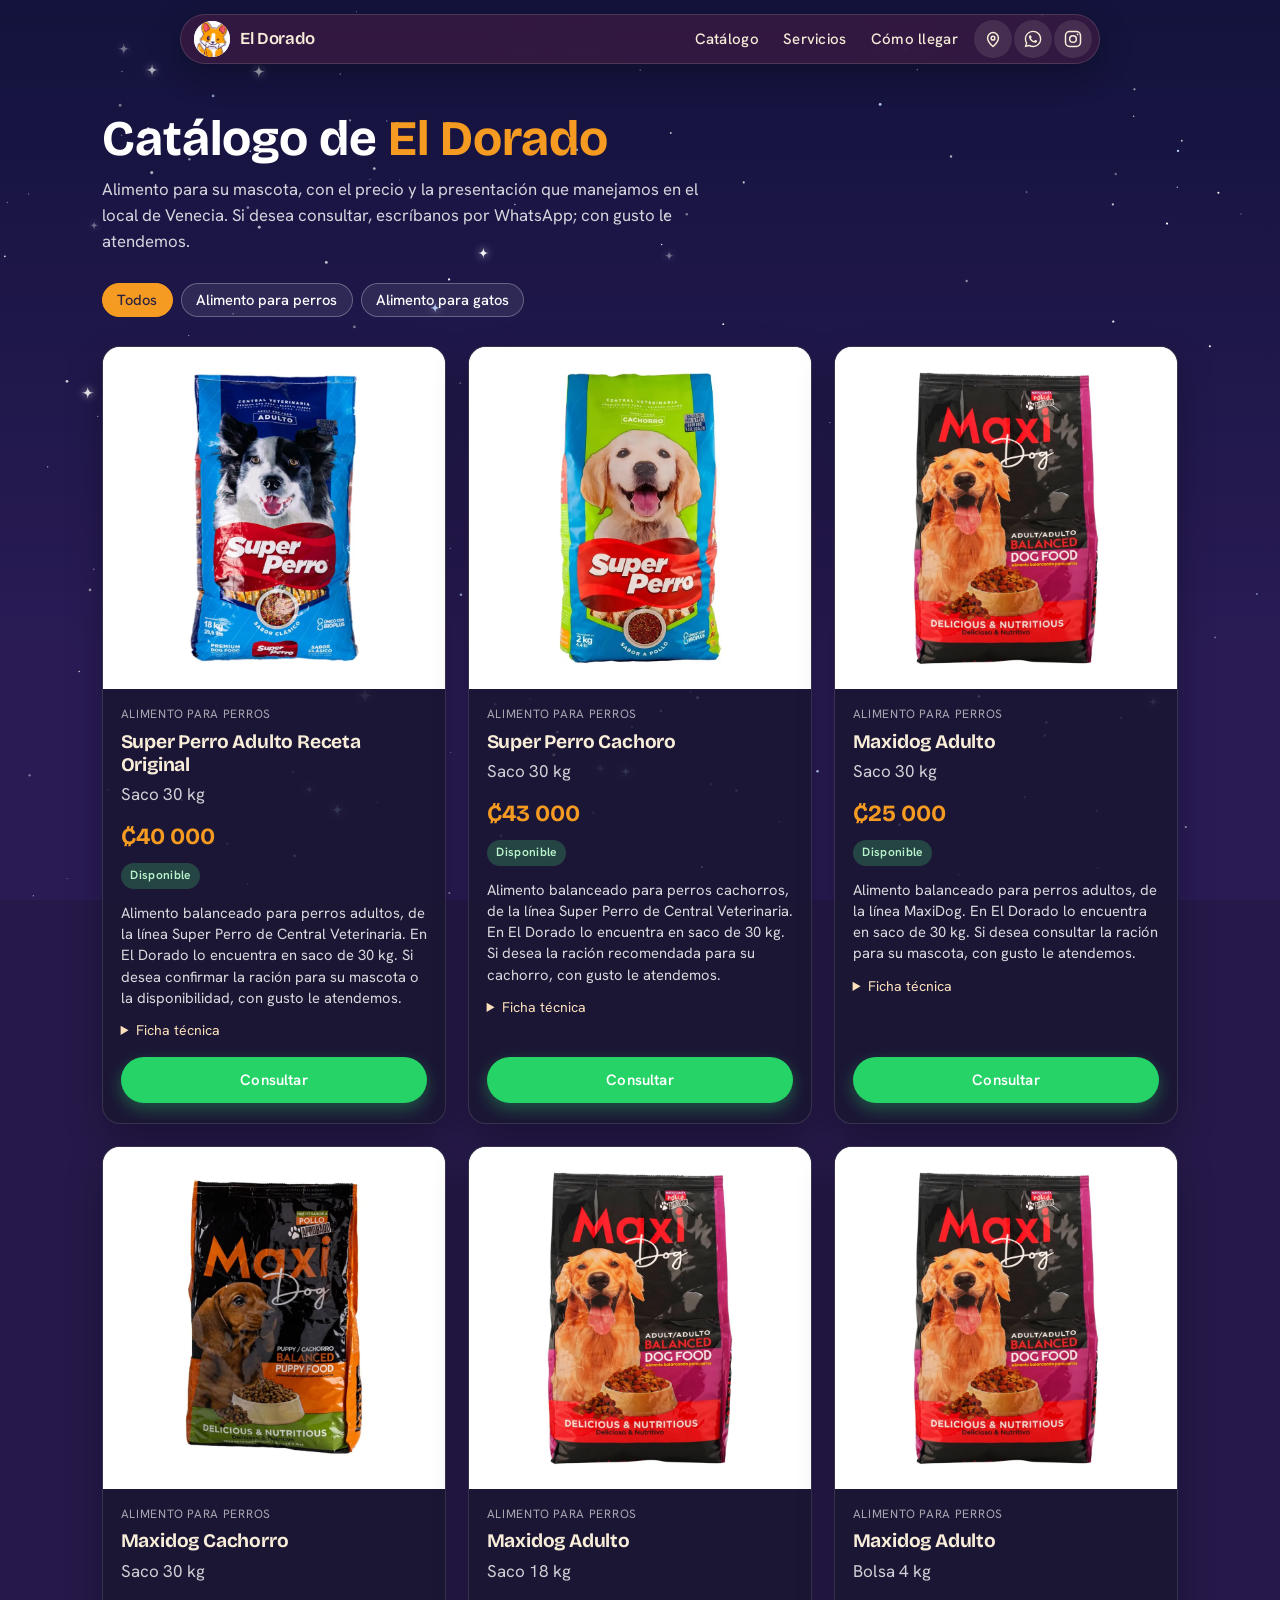
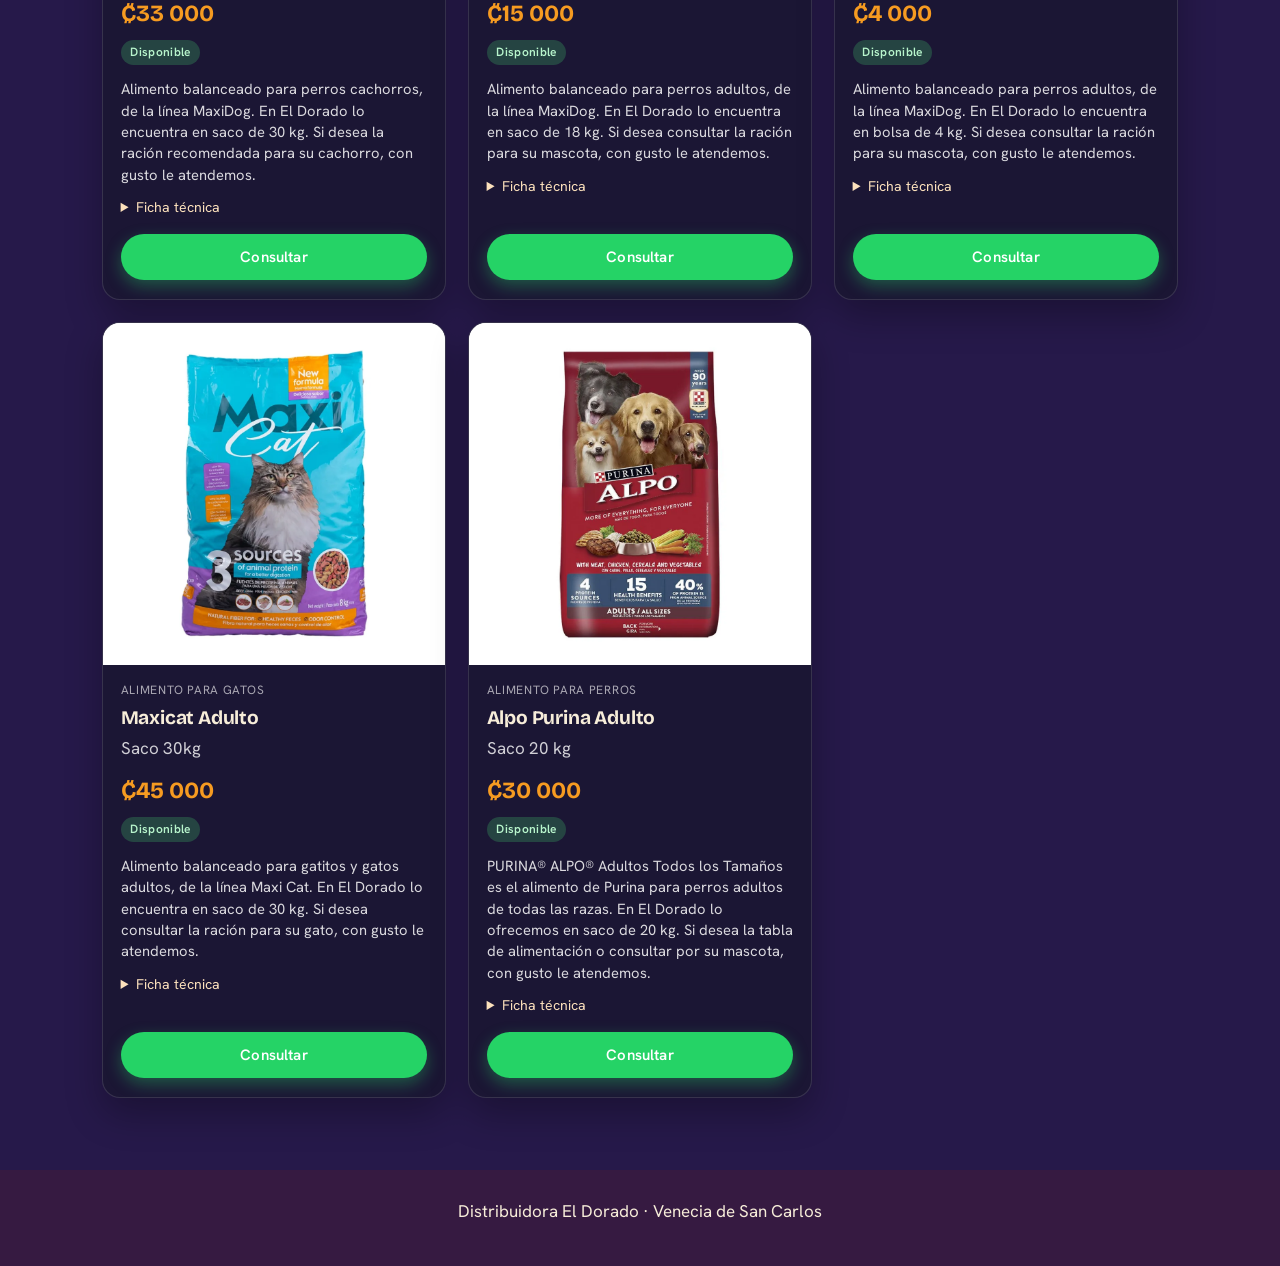
==== commit 02852d37: "Fuerza recarga de estilos (hover)" ====
--- a/catalogo/index.html
+++ b/catalogo/index.html
@@ -11,7 +11,7 @@
   <link rel="preconnect" href="https://fonts.googleapis.com" />
   <link rel="preconnect" href="https://fonts.gstatic.com" crossorigin />
   <link href="https://fonts.googleapis.com/css2?family=Bricolage+Grotesque:opsz,wght@12..96,600;12..96,700&family=Hanken+Grotesk:wght@400;500;600&display=swap" rel="stylesheet" />
-  <link rel="stylesheet" href="../styles.css" />
+  <link rel="stylesheet" href="../styles.css?v=20261125b" />
   <link rel="stylesheet" href="catalogo.css" />
 </head>
 <body class="is-night">
--- a/styles.css
+++ b/styles.css
@@ -523,6 +523,129 @@
 .step:nth-child(2) .step-num { color: color-mix(in srgb, var(--naranja) 70%, var(--navy)); }
 .step:nth-child(3) .step-num { color: color-mix(in srgb, var(--salmon) 80%, var(--navy)); }
 .step:nth-child(4) .step-num { color: var(--navy-2); }
+
+/* -------- Hover fill: Qué hacemos / Cómo funciona --------
+   Wipe naranja from the bottom (~350ms). Navy text on #F69B21
+   meets WCAG AA (6.85:1); white on that orange does not (2.18:1). */
+.card,
+.step {
+  background-image: linear-gradient(var(--naranja), var(--naranja));
+  background-repeat: no-repeat;
+  background-position: bottom center;
+  background-size: 100% 0%;
+  transition: background-size 350ms ease, color 350ms ease;
+}
+.card p,
+.step p,
+.step-num {
+  transition: color 350ms ease;
+}
+
+.card:focus-visible,
+.step:focus-visible {
+  outline-color: var(--navy);
+  background-size: 100% 100%;
+  color: var(--navy);
+}
+.card:focus-visible p,
+.step:focus-visible p {
+  color: var(--navy);
+  font-weight: 500;
+}
+.step:focus-visible .step-num {
+  color: var(--navy);
+}
+
+@media (hover: hover) {
+  .card:hover,
+  .step:hover {
+    background-size: 100% 100%;
+    color: var(--navy);
+  }
+  .card:hover p,
+  .step:hover p {
+    color: var(--navy);
+    font-weight: 500;
+  }
+  .step:hover .step-num {
+    color: var(--navy);
+  }
+}
+
+@media (hover: none) {
+  .card:active,
+  .step:active {
+    background-size: 100% 100%;
+    color: var(--navy);
+  }
+  .card:active p,
+  .step:active p {
+    color: var(--navy);
+    font-weight: 500;
+  }
+  .step:active .step-num {
+    color: var(--navy);
+  }
+}
+
+@media (prefers-reduced-motion: reduce) {
+  .card,
+  .step {
+    background-image: none;
+    transition: background-color 200ms ease, color 200ms ease;
+  }
+  .card:focus-visible,
+  .step:focus-visible {
+    background-color: var(--naranja);
+  }
+  @media (hover: hover) {
+    .card:hover,
+    .step:hover { background-color: var(--naranja); }
+  }
+  @media (hover: none) {
+    .card:active,
+    .step:active { background-color: var(--naranja); }
+  }
+}
+
+
+
+/* -------- Hover de títulos de sección --------
+   Solo las pastillas «Qué hacemos», «Cómo funciona» y «Preguntas».
+   El h2 «Preguntas frecuentes» se queda en crema.
+   En las pastillas, el fondo pasa a #F69B21 y el texto se queda navy
+   (6.85:1, el mismo criterio de las tarjetas). */
+#que-hacemos .eyebrow,
+#como-funciona .eyebrow,
+#preguntas .eyebrow {
+  transition: color 250ms ease, background-color 250ms ease;
+}
+
+@media (hover: hover) {
+  #que-hacemos .eyebrow:hover,
+  #como-funciona .eyebrow:hover,
+  #preguntas .eyebrow:hover {
+    background-color: var(--naranja);
+    color: var(--navy);
+  }
+}
+
+@media (hover: none) {
+  #que-hacemos .eyebrow:active,
+  #como-funciona .eyebrow:active,
+  #preguntas .eyebrow:active {
+    background-color: var(--naranja);
+    color: var(--navy);
+  }
+}
+
+@media (prefers-reduced-motion: reduce) {
+  #que-hacemos .eyebrow,
+  #como-funciona .eyebrow,
+  #preguntas .eyebrow {
+    transition: none;
+  }
+}
 
 /* -------- Logos (fondo blanco, colores oficiales) -------- */
 .section--logos {
--- a/catalogo/catalogo.css
+++ b/catalogo/catalogo.css
@@ -79,10 +79,10 @@
 .product-card[hidden] { display: none; }
 .product-photo {
   background: #fff;
-  aspect-ratio: 1 / 1.1;
+  aspect-ratio: 1 / 1;
   display: grid;
   place-items: center;
-  padding: 14px 16px 8px;
+  padding: 0;
 }
 .product-photo img {
   width: 100%;
